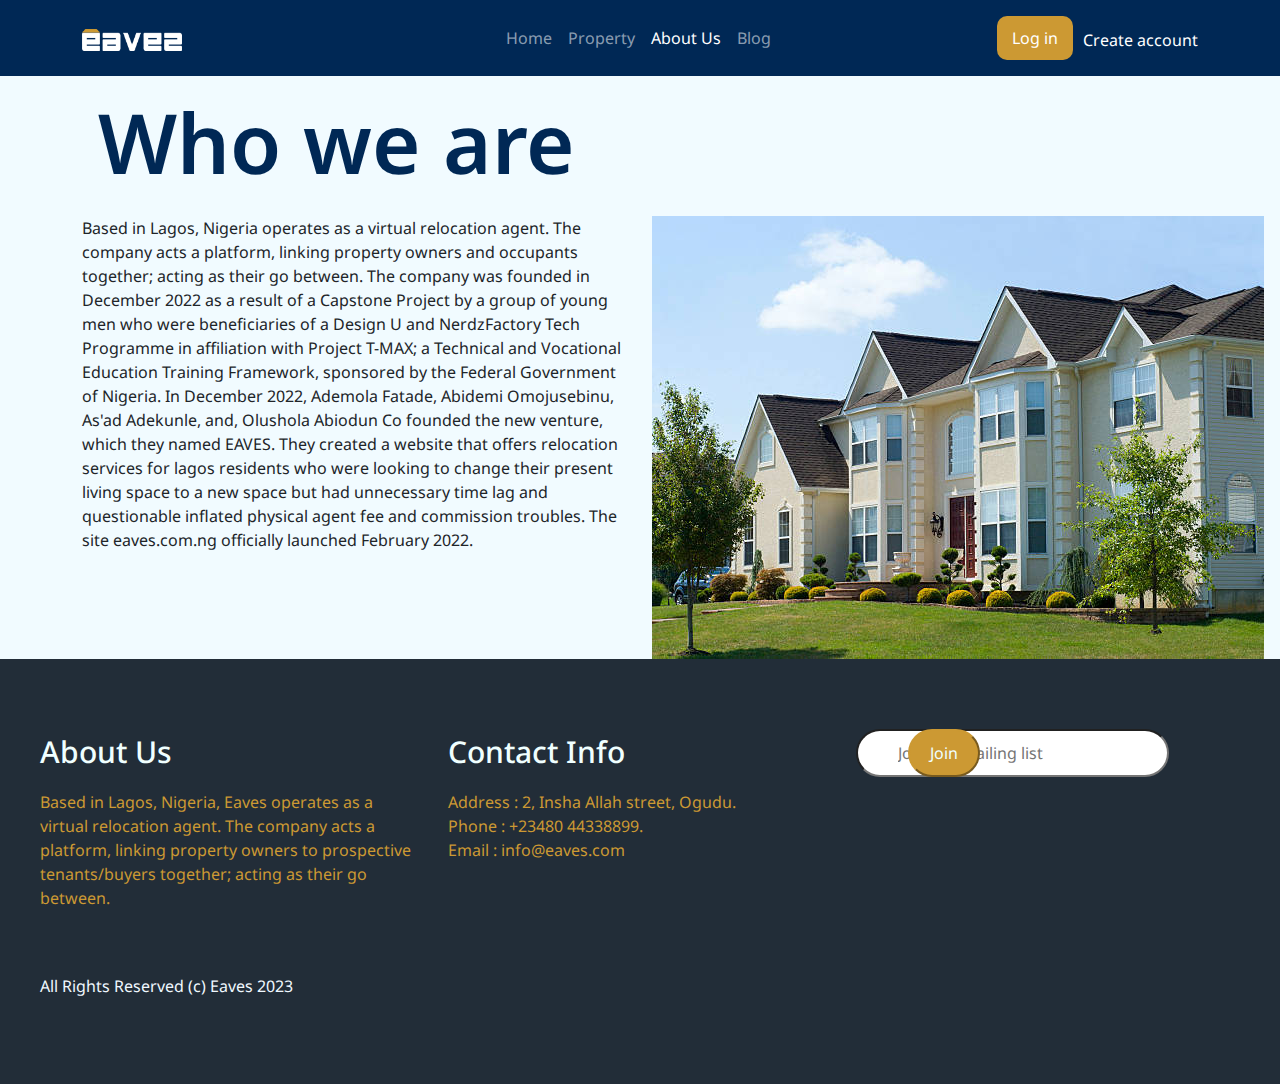
==== about.html @ c6c51577 "About us page created" ====
<!DOCTYPE html>
<html lang="en">
<head>
    <meta charset="UTF-8">
    <meta http-equiv="X-UA-Compatible" content="IE=edge">
    <meta name="viewport" content="width=device-width, initial-scale=1.0">
    <title>Eaves</title>
    <link rel="stylesheet" href="https://cdn.jsdelivr.net/npm/bootstrap-icons@1.10.3/font/bootstrap-icons.css">
    <link rel="stylesheet" href="https://cdnjs.cloudflare.com/ajax/libs/font-awesome/6.2.1/css/all.min.css" 
    integrity="sha512-MV7K8+y+gLIBoVD59lQIYicR65iaqukzvf/nwasF0nqhPay5w/9lJmVM2hMDcnK1OnMGCdVK+iQrJ7lzPJQd1w==" crossorigin="anonymous" referrerpolicy="no-referrer" />
    <link rel="preconnect" href="https://fonts.googleapis.com">
    <link rel="preconnect" href="https://fonts.gstatic.com" crossorigin>
    <link href="https://fonts.googleapis.com/css2?family=Bad+Script&family=Noto+Sans:ital,wght@0,400;0,700;1,300&display=swap" rel="stylesheet">
    <link rel="stylesheet" href="css/bootstrap-grid.css">
    <link rel="stylesheet" href="css/bootstrap.css">
    <link rel="stylesheet" href="css/style.css">
    <link rel="stylesheet" href="css/responsive.css">
  </head>
<body>
<!--   
    <nav class="navbar navbar-expand-lg navbar-light bg-light fixed-top">
        <div class="container">
            <img src="image/logo-eaves.png" alt="eaves logo" width="100" height="50"
                class="d-inline-block align-top"/>
                <span class="hidden"></span>
          <button class="navbar-toggler" type="button" data-bs-toggle="collapse" data-bs-target="#navbarSupportedContent" 
          aria-controls="navbarSupportedContent" aria-expanded="false" aria-label="Toggle navigation">
            <span class="navbar-toggler-icon"></span>
          </button>
          <div class="collapse navbar-collapse" id="navbarSupportedContent">
            <ul class="navbar-nav ms-auto mb-2 mb-lg-0">
              <li class="nav-item">
                <a class="nav-link" href="#home">Home</a>
              </li>
              <li class="nav-item">
                <a class="nav-link" href="#about">About</a>
              </li>
              <li class="nav-item">
                <a class="nav-link" href="#services">Services</a>
              </li>
              <li class="nav-item">
                <a class="nav-link" href="#testimonies">Testimonies</a>
              </li>
              <li class="nav-item">
                <a class="nav-link" href="#team">Team</a>
              </li>
              <li class="nav-item">
                <a class="nav-link" href="#contact">Contact</a>
              </li>
            </ul>
          </div>
        </div>
      </nav> -->

      <!-- experiment navbar -->
      <nav class="navbar navbar-expand-lg navbar-dark">
        <div class="container">
            <a href="index.html" class="navbar-brand">
                <img src="image/logo-eaves-reverse.png" alt="">
            </a>
            <div class="navbar-toggler" data-bs-toggle="collapse" data-bs-target="#menu-items">
                <span class="navbar-toggler-icon"></span>
            </div>
            <div class="collapse navbar-collapse" id="menu-items">
                <ul class="navbar-nav" style="margin-left: 300px;">
                    <li class="nav-item">
                        <a class="nav-link" href="index.html">Home</a>
                    </li>
                    <li class="nav-item">
                        <a class="nav-link" href="">Property</a>
                    </li>
                    <li class="nav-item">
                        <a class="nav-link active" href="">About Us</a>
                    </li>
                    <li class="nav-item">
                        <a class="nav-link" href="">Blog</a>
                    </li>
                </ul>
            </div>
            <div class="drop" data-bs-toggle="dropdown" role="button" >
               Log in
            </div>
            <p class="drop-btn text-center">Create account</p>

            <!-- <ul class="dropdown-menu">
                <li>
                    <a class="dropdown-item" href="login.html">Sign in</a>
                </li>
                <li>
                    <a class="dropdown-item" href="register.html">Create Account</a>
                </li>
            </ul>
             -->
        </div>  
    </nav>


   <div class="container">
        <div class="row">
            <div class="colum">
                <h1 class="big-head p-3">Who we are</h1>

                <div class="text-left">
                    <div class="row">
                      <div class="col-sm-6">Based in Lagos, Nigeria operates as a virtual relocation agent. 
                        The company acts a platform, linking property owners and 
                        occupants together; acting as their go between.
                        
                        The company was founded in December 2022 as a result of a Capstone Project by a group of young men who were beneficiaries of a Design U and NerdzFactory Tech Programme in affiliation with Project T-MAX; a Technical and Vocational Education Training Framework, sponsored by the Federal Government of Nigeria.
                        In December 2022, Ademola Fatade, Abidemi Omojusebinu, As'ad Adekunle, and, Olushola Abiodun Co founded the new venture, which they named EAVES.
                        They created a website that offers relocation services for lagos residents who were looking to change their present living space to a new space but had unnecessary time lag and questionable inflated physical agent fee and commission troubles. The site eaves.com.ng officially launched February 2022.</div>
                      <div class="col-sm-4">
                        <div class="colum">
                            <img src="image/house 1.jpg" alt="about-image" class="about-img">
                        </div>
                      </div>
                    </div>
                  </div>
            </div>
        </div>
    </div>





        <div class="container-fluid text-left footer">
          <div class="row">
            <div class="col-sm">
              <p class="about-head">About Us</p>
              <p class="about-body">Based in Lagos, Nigeria, Eaves operates as a virtual relocation agent. 
                The company acts a platform, linking property owners to prospective tenants/buyers together;
                acting as their go between.</p>
            </div>
            <div class="col-sm">
              <p class="about-head">Contact Info</p>
              <p class="about-body">Address : 2, Insha Allah street, Ogudu.<br>
                Phone : +23480 44338899.<br>
                Email : info@eaves.com</p>
            </div>
            <div class="col-sm">
              <input class="input-email" type="email" placeholder="Join our mailing list" required>
              <button class="button-email" type="submit">Join</button>
            </div>
          </div>
          <div>
          <p class="copy mt-5">All Rights Reserved (c) Eaves 2023</p>
          </div>
        </div>

        <!-- footer -->
        <!-- <footer class="text-left">
          <div class="container-fluid">
            <p class="">All Rights Reserved (c) Eaves 2023</p>
          </div>
        </footer> -->


          


        





      

    <script src="https://cdn.jsdelivr.net/npm/@popperjs/core@2.11.6/dist/umd/popper.min.js" integrity="sha384-oBqDVmMz9ATKxIep9tiCxS/Z9fNfEXiDAYTujMAeBAsjFuCZSmKbSSUnQlmh/jp3" crossorigin="anonymous"></script>
    <script src="https://cdn.jsdelivr.net/npm/bootstrap@5.2.3/dist/js/bootstrap.min.js" integrity="sha384-cuYeSxntonz0PPNlHhBs68uyIAVpIIOZZ5JqeqvYYIcEL727kskC66kF92t6Xl2V" crossorigin="anonymous"></script>
</body>
</html>
---- css/style.css ----
*{
    font-family: 'Noto Sans', sans-serif;
}
body{
    background: #f1fbff;
}

/* Navbar */


.navbar-brand img{
    width: 100px;
}
.login-icon{
    color: white;
    padding-left: 10px;
}
.dropdown-menu{
    margin-left: 80%;
    border: none;
    color: #002855
    ;
}
.dropdown-menu li a{
    color: #002855
    ;
}
dropdown-item:hover{
    background-color: white;
}
@media (max-width: 579px){
    .dropdown-menu{
        margin-left: 65%;
    }
}
nav{
    background-color: #002855;
}

.drop{
    background-color: #cc9933;
    padding: 10px 15px;
    border-radius: 10px;
    color: white;
}

.drop-btn{
    cursor: pointer;
    padding-left: 10px;
   padding-top: 20px;
    color: white;
}

/* Hero section */
.btn{
    background-color: #cc9933;
    color: white;
    padding: 10px 20px;
}

.btn:hover{
    opacity: 0.8;
    background-color: #cc9933;
    color: white;
    padding: 10px 20px;
}

.section-padding{
    padding: 100px 0;
}
.carousel-item{
    height: 100vh;
    min-height: 300px;
}
.carousel-caption{
    bottom: 220px;
    z-index: 2;
}
.carousel-caption h5{
    font-size: 80px;
    text-transform: uppercase;
    letter-spacing: 2px;
    margin-top: 25px;
}
.carousel-caption p{
    width: 60%;
    margin: auto;
    font-size: 25px;
    line-height: 1.9;
}
.carousel-inner::before{
    content: '';
    position:absolute;
    width: 100%;
    height: 100%;
    top: 0;
    left: 0;
    background: rgba(0,0,0,0.7);
    z-index: 1;
}
.narbar-nav a{
    font-size: 15px;
    text-transform: uppercase;
    font-weight: 500;
}
.narbar-light .navbar-brand{
    color: #000;
    font-size: 25px;
    text-transform: uppercase;
    font-weight: 700;
    letter-spacing: 2px;
}
.navbar-light .navbar-brand:focus,
.navbar-light .navbar-brand:hover{
    color: #000;
}
.navbar-light .navbar-nav .navbar-link{
    color: #000;
}
.w-100{
    height: 100vh
}

.card-service{
    background-color: #002855;
}

.services .card-body i{
    font-size: 50px;
}

.team .card-body i{
    font-size: 20px;
}
.portfolio .card{
    box-shadow: 15px 15px 40px rgba(0,0,00.15);  
}
.team .card{
    box-shadow: 2px 2px 10px rgba(0,0,00.15);  
}

/* meat our team */
.img-fluid{
    height: 80px;
}

/*...responsive css...*/

@media only screen and (min-width: 768px) and (max-width: 991px){
    .carousel-caption{
        bottom: 370px;
    }
    .carousel-caption p{
        width: 100%;
    }
    .card{
        margin-bottom: 30px;
    }
    .img-area img{
        width: 100%;
    }
}

@media only screen and (max-width: 767px){
    .navbar-nav{
        text-align: center;
    }
    .carousel-caption{
        bottom: 125px;
    }
    .carousel-caption h5{
        font-size: 17px
    }
    .carousel-caption a{
        padding: 10px 15px;
    }
    .carousel-caption p{
        width: 100%;
        line-height: 1.6;
        font-size: 12px;
    }
    .about-text{
        padding-top: 50px;
    }
    .card{
        margin-bottom: 30px;
    }
}

/* House info styling */

.big-head{
    font-size: 9.23vh;
    color: #002855;
    font-weight: 600;
}

.prop{
    margin-left: 50px;
}

.house{
    margin-top: 50px;
    margin-bottom: 30px;
    width: 480px;
    
}

.house-1{
    margin-left: 200px;
}

.house-2{
    margin-right: 140px;
}

.house-img{
    border-top-right-radius: 15px;
    border-top-left-radius: 15px;
}
.house-info{
    padding-left: 30px;
    padding-right: 30px;
    padding-top: 50px;
    border: 2px solid #313131;
    border-top: none;
    border-bottom-left-radius: 15px;
    border-bottom-right-radius: 15px;
    margin-top: -35px;
}

.house-head{
    color: #cc9933;
    font-size: 20px;
    font-weight: 500;
    margin-top: 20px;
}

.house-sub {
    border-top: 2px solid #1e1e1e;
    border-bottom: 2px solid #1e1e1e;
    font-size: 24;
    padding: 15px;
    font-weight: 600;
}

.house-btn{
    color: white;
    padding: 10px 20px;
    background-color: #cc9933;
    border: 0;
    border-radius: 9px;
    margin-bottom: 20px;
}

.house-btn:hover{
    transition:all;
    color: #cc9933;
    padding: 10px 20px;
    background-color: white;
    border: 0;
    border-radius: 5px;
}

@keyframes grow {
    from {transform: scale(1);}
    to {transform: scale(1.2);}
  }
  
  /* Apply the animation to the button on hover */
  .house-btn:hover{
    animation-name: grow;
    animation-duration: 0.6s;
  }

  footer p{
    color: aliceblue;
    background-color:#002855
  }

  .footer{
    background-color: #222d38;
    padding: 70px 40px;
  }

  .about-head{
    color: azure;
    font-size: 30px;
    font-weight: 500;
  }

  .about-body{
    color: #cc9933;
    size: 20;
  }

.copy{
    color: aliceblue;
    size: 15px;
}

.input-email{
    position: relative;
    border-radius: 40px;
    padding: 10px 40px;
}

.button-email{
    position: absolute;
    right:300px;
    border-color: #cc9933;
    background-color: #cc9933;
    color: azure;
    padding: 10px 20px;
    border-radius: 40px;
}


/* About Page */
.about-image{
   
}
---- css/responsive.css ----
@media (max-width: 579px){
    .dropdown-menu{
        margin-left: 65%;
    }
    header{
        width: 100%;
        height: 50vh;
        background: url(https://us.knews.media/wp-content/uploads/2022/09/wednesday-jenna-ortega-social-featured.jpg);
        background-size: cover;
    }
    .jumbotron{
        position: absolute;
        top: 80px;
        color: white;
    }
    .top-text{
        background-color: red;
        font-size: 10px;
        width: 90px;
        padding: 0 10px;
        border-radius: 5px;
        margin-bottom: -5px;
    }
    .jumbotron h1{
        font-size: 2em;
    }
    .desc{
        text-shadow: 0 0 3px black;
        font-size: 12px;
    }

    
}

@media (max-width: 560px){
    .big-head{
        font-size: 45px;
        font-weight: 400;
    }
    .house{
        margin-left: 
    }
    .house-1{
        margin-left: 0;
    }

    .house-2{
        margin: auto;
    }
    .card-body{
        margin: 0 auto;
    }
    .button-email{
        right: 150px;
    }
}
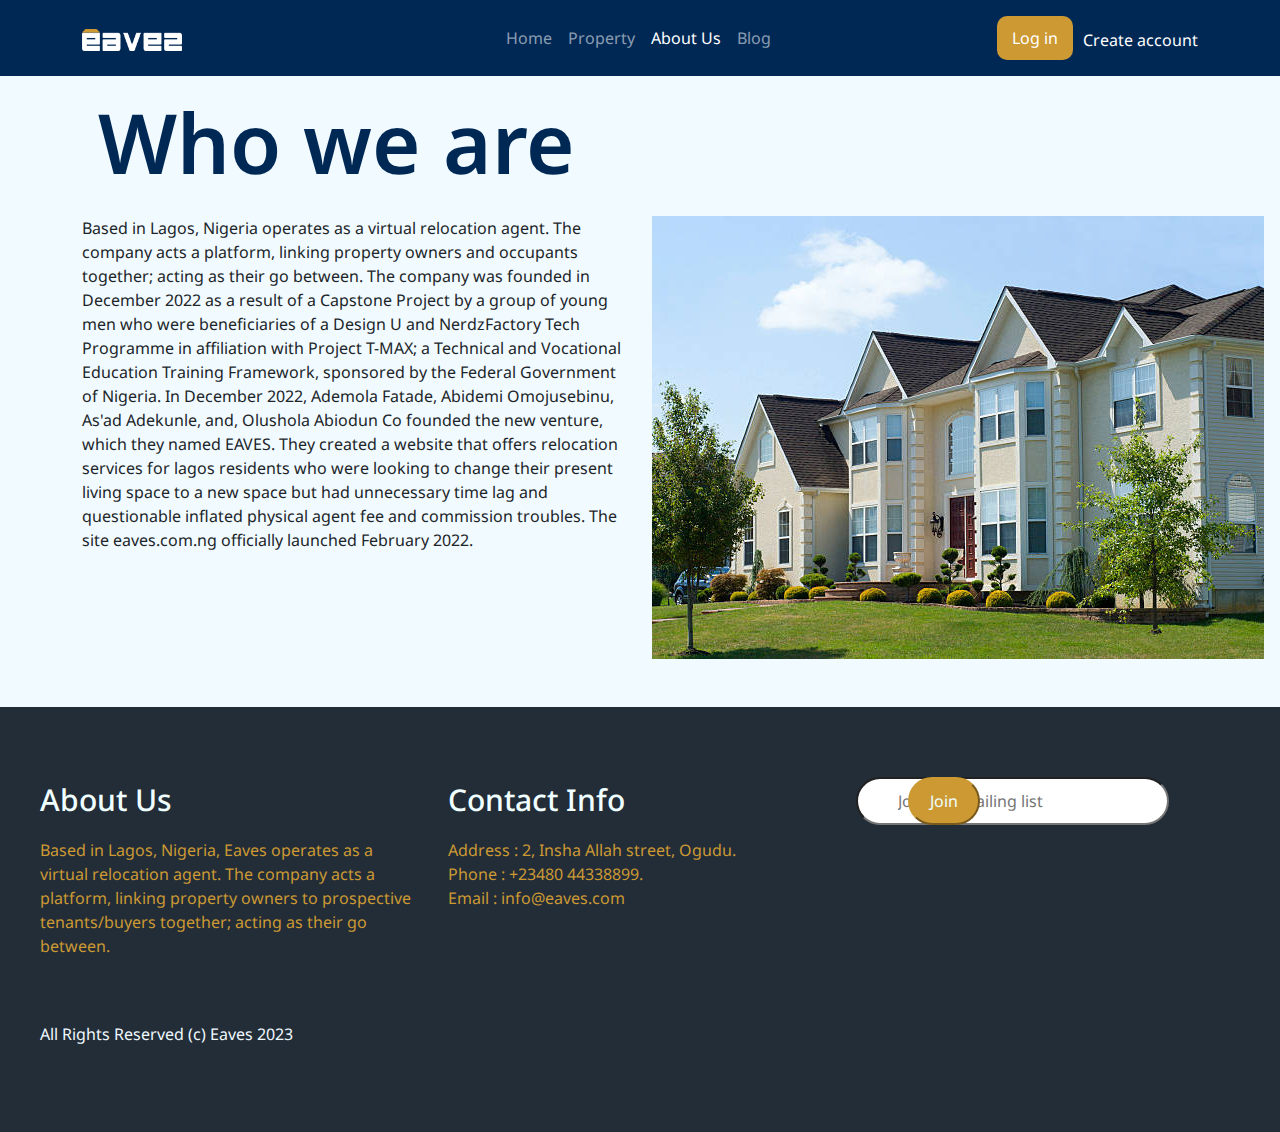
==== commit d357387b: "more ressponsiveness" ====
--- a/about.html
+++ b/about.html
@@ -101,7 +101,7 @@
                 <h1 class="big-head p-3">Who we are</h1>
 
                 <div class="text-left">
-                    <div class="row">
+                    <div class="row mb-5">
                       <div class="col-sm-6">Based in Lagos, Nigeria operates as a virtual relocation agent. 
                         The company acts a platform, linking property owners and 
                         occupants together; acting as their go between.
--- a/css/style.css
+++ b/css/style.css
@@ -128,15 +128,19 @@
 .services .card-body i{
     font-size: 50px;
 }
+.new-card{
+    height: 500px;
+}
+
 
 .team .card-body i{
     font-size: 20px;
 }
 .portfolio .card{
-    box-shadow: 15px 15px 40px rgba(0,0,00.15);  
+    box-shadow: 15px 15px 40px rgba(0,0,0,0.15);  
 }
 .team .card{
-    box-shadow: 2px 2px 10px rgba(0,0,00.15);  
+    box-shadow: 1px 5px 5px rgba(0,0,0,0.15);  
 }
 
 /* meat our team */
@@ -166,10 +170,10 @@
         text-align: center;
     }
     .carousel-caption{
-        bottom: 125px;
+        bottom: 425px;
     }
     .carousel-caption h5{
-        font-size: 17px
+        font-size: 27px
     }
     .carousel-caption a{
         padding: 10px 15px;
@@ -177,13 +181,13 @@
     .carousel-caption p{
         width: 100%;
         line-height: 1.6;
-        font-size: 12px;
+        font-size: 17px;
     }
     .about-text{
         padding-top: 50px;
     }
     .card{
-        margin-bottom: 30px;
+        margin-bottom: 36px;
     }
 }
 
@@ -222,7 +226,7 @@
     padding-left: 30px;
     padding-right: 30px;
     padding-top: 50px;
-    border: 2px solid #313131;
+    border: 1px solid #313131;
     border-top: none;
     border-bottom-left-radius: 15px;
     border-bottom-right-radius: 15px;
@@ -237,8 +241,8 @@
 }
 
 .house-sub {
-    border-top: 2px solid #1e1e1e;
-    border-bottom: 2px solid #1e1e1e;
+    border-top: 1px solid #1e1e1e;
+    border-bottom: 1px solid #1e1e1e;
     font-size: 24;
     padding: 15px;
     font-weight: 600;
@@ -318,5 +322,17 @@
 
 /* About Page */
 .about-image{
-   
+   height: 40px;
+   width: auto;
+}
+
+.social-icons a{
+    padding: 10px;
+    font-size: 20px;
+    color:darkslateblue;
+    text-decoration: none;
+}
+
+.social-icons a:hover{
+    color: blue;
 }--- a/css/responsive.css
+++ b/css/responsive.css
@@ -29,7 +29,10 @@
         font-size: 12px;
     }
 
-    
+    .about-image{
+        width: 100px;
+     }
+     
 }
 
 @media (max-width: 560px){
@@ -51,6 +54,18 @@
         margin: 0 auto;
     }
     .button-email{
-        right: 150px;
+        right: 80px;
+    }
+
+    .about-image{
+        width: 100px;
+     }
+     .house-img{
+        height: 300px;
+        width: auto;
+    }
+
+    .house-info{
+        width: 326px;
     }
 }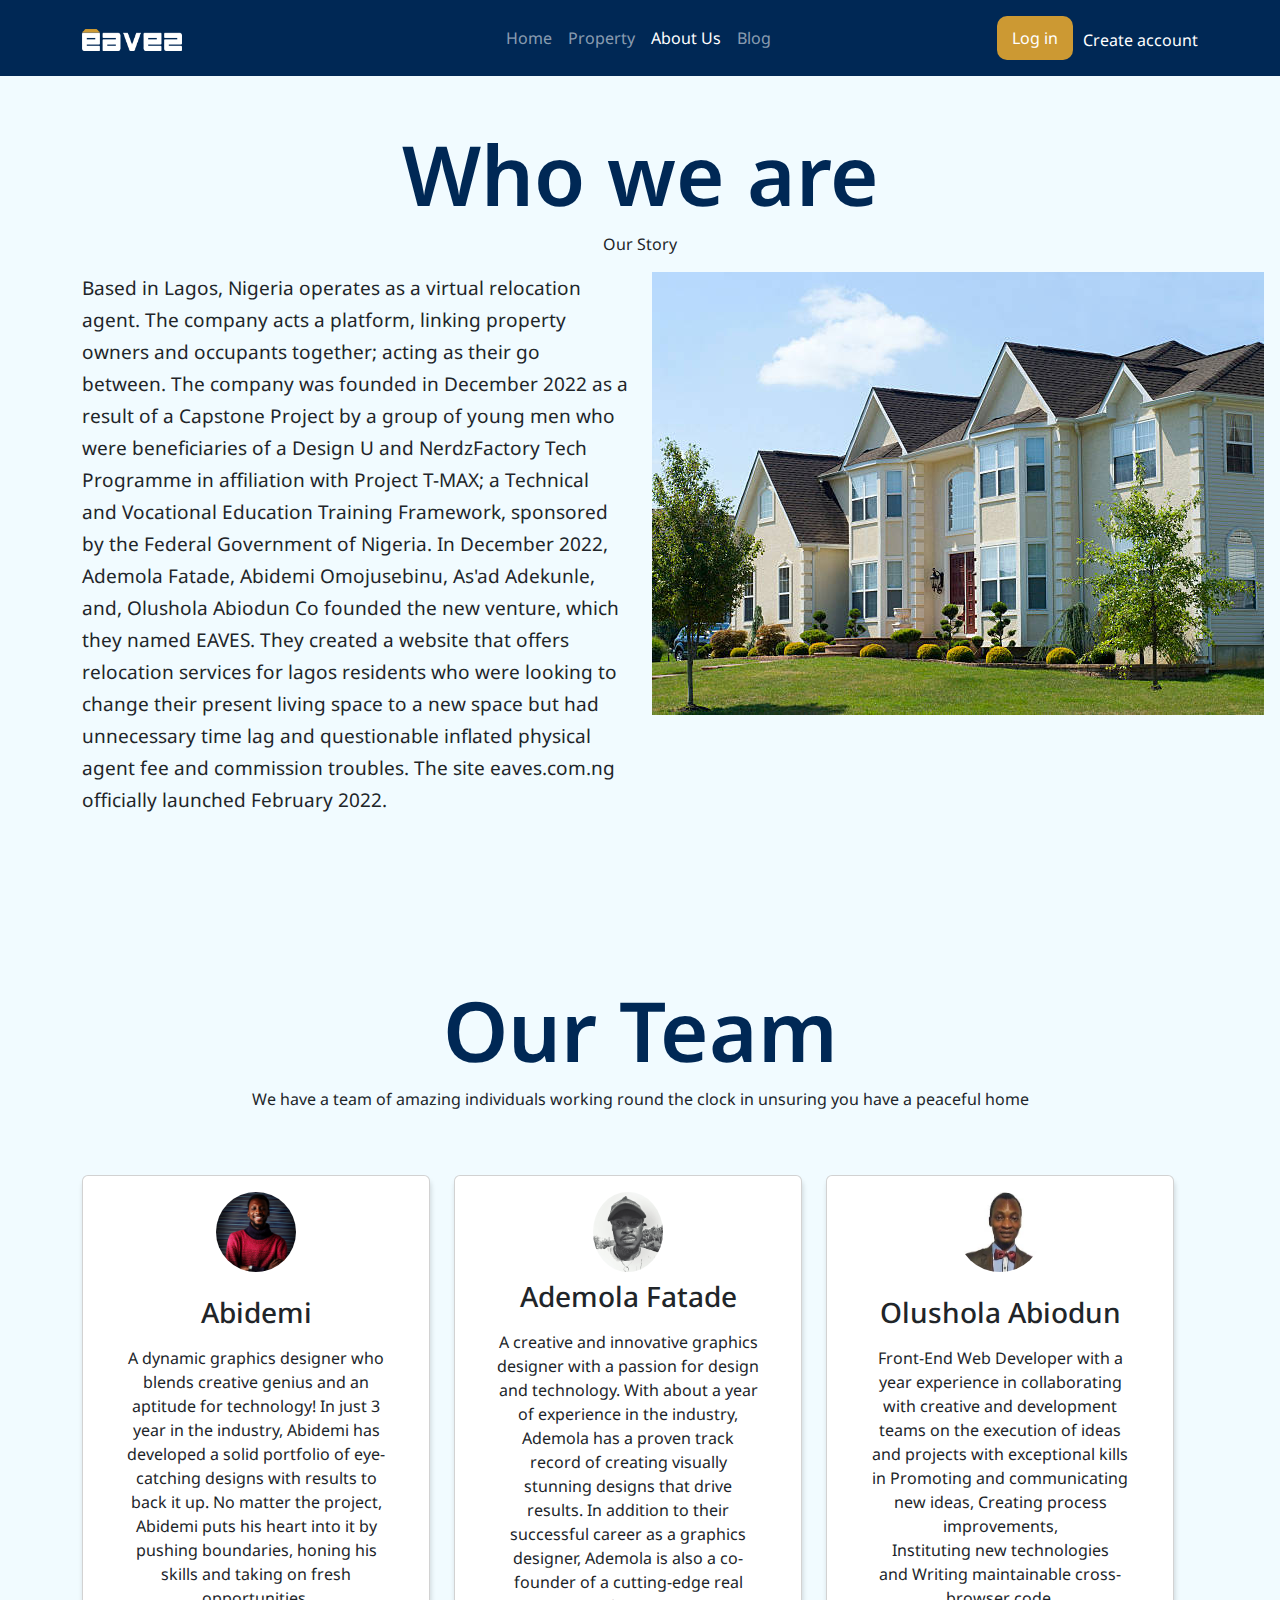
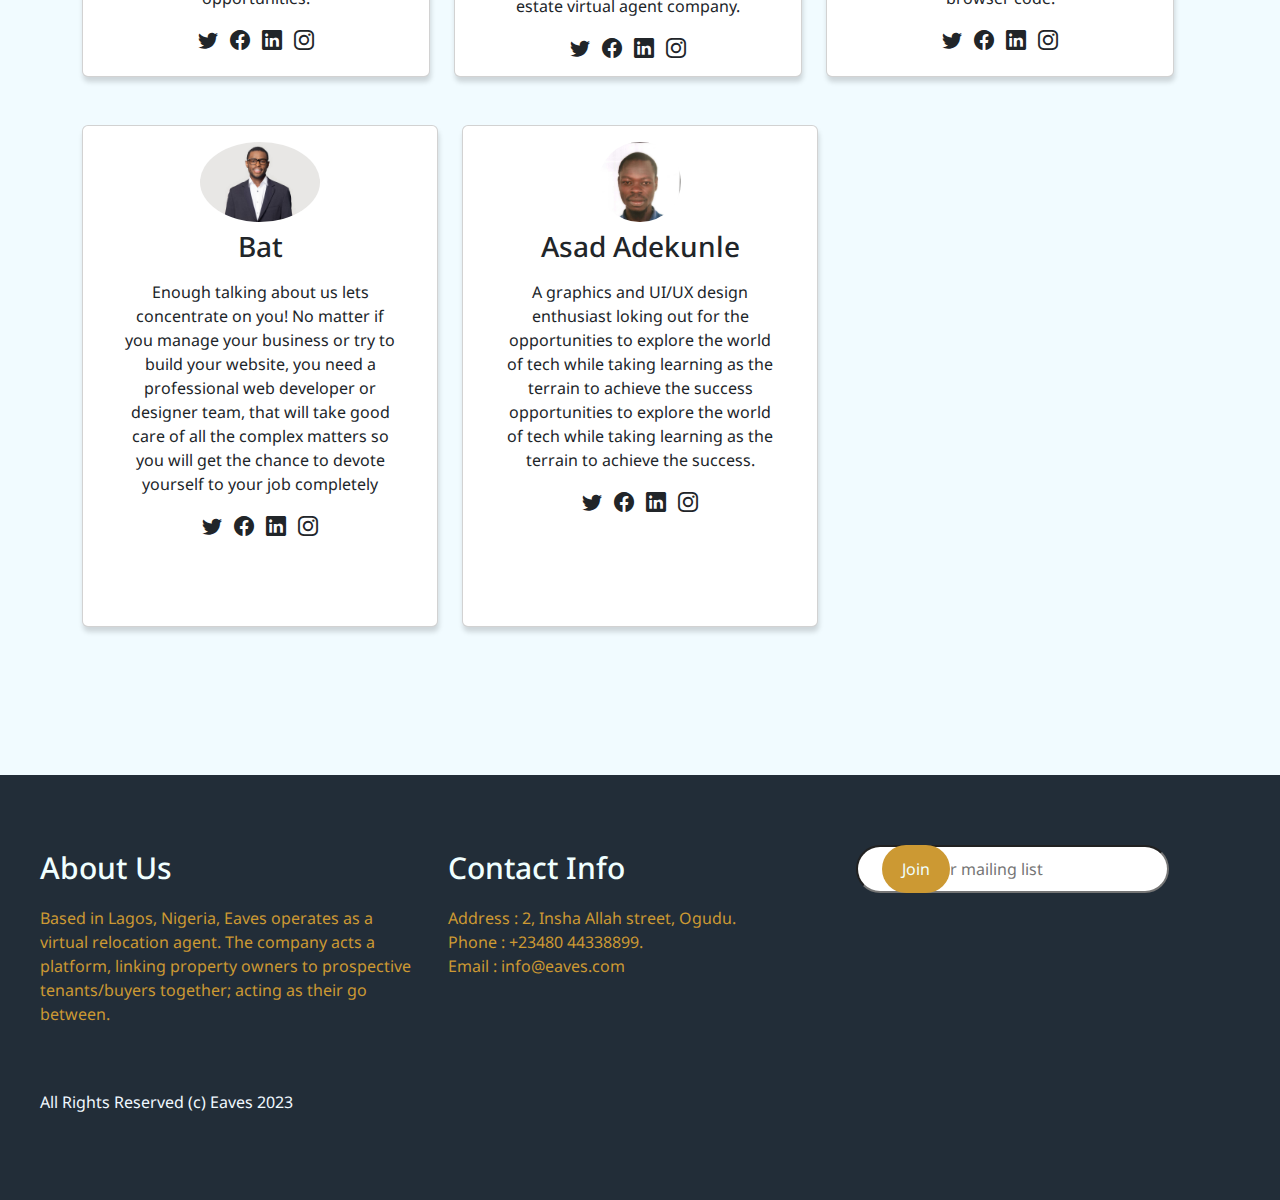
==== commit 6c7860b4: "Added functionality to buttons" ====
--- a/about.html
+++ b/about.html
@@ -77,10 +77,10 @@
                     </li>
                 </ul>
             </div>
-            <div class="drop" data-bs-toggle="dropdown" role="button" >
-               Log in
-            </div>
-            <p class="drop-btn text-center">Create account</p>
+            <div class="drop" role="button" >
+              <a href="login.html">Log in</a>
+           </div>
+           <p class="drop-btn text-center"><a href="signup.html">Create account</a></p>
 
             <!-- <ul class="dropdown-menu">
                 <li>
@@ -98,17 +98,22 @@
    <div class="container">
         <div class="row">
             <div class="colum">
-                <h1 class="big-head p-3">Who we are</h1>
+              <div class="col-md-12">
+                <div class="section-header text-center pt-5">
+                  <h2 class="big-head">Who we are</h2>
+                  <p>Our Story</p>
+                </div>
+              </div>
 
                 <div class="text-left">
                     <div class="row mb-5">
-                      <div class="col-sm-6">Based in Lagos, Nigeria operates as a virtual relocation agent. 
+                      <div class="col-sm-6"><p class="about-p">Based in Lagos, Nigeria operates as a virtual relocation agent. 
                         The company acts a platform, linking property owners and 
                         occupants together; acting as their go between.
                         
                         The company was founded in December 2022 as a result of a Capstone Project by a group of young men who were beneficiaries of a Design U and NerdzFactory Tech Programme in affiliation with Project T-MAX; a Technical and Vocational Education Training Framework, sponsored by the Federal Government of Nigeria.
                         In December 2022, Ademola Fatade, Abidemi Omojusebinu, As'ad Adekunle, and, Olushola Abiodun Co founded the new venture, which they named EAVES.
-                        They created a website that offers relocation services for lagos residents who were looking to change their present living space to a new space but had unnecessary time lag and questionable inflated physical agent fee and commission troubles. The site eaves.com.ng officially launched February 2022.</div>
+                        They created a website that offers relocation services for lagos residents who were looking to change their present living space to a new space but had unnecessary time lag and questionable inflated physical agent fee and commission troubles. The site eaves.com.ng officially launched February 2022.</p></div>
                       <div class="col-sm-4">
                         <div class="colum">
                             <img src="image/house 1.jpg" alt="about-image" class="about-img">
@@ -121,6 +126,128 @@
     </div>
 
 
+     <!-- team section -->
+
+     <section id="team" class="team section-padding">
+      <div class="container">
+        <div class="row">
+          <div class="col-md-12">
+            <div class="section-header text-center pb-5">
+              <h2 class="big-head">Our Team</h2>
+              <p>We have a team of amazing individuals working round the clock in unsuring you have a peaceful home</p>
+            </div>
+          </div>
+          <div class="row mb-5">
+            <div class="col-12 col-md-12 col-lg-4">
+              <div class="card text-center">
+                <div class="card-body new-card">
+                  <img src="image/abidemi.jfif" alt="" class="img-fluid rounded-circle">
+                  <h3 class="card-title py-2 mt-3">Abidemi</h3>
+                  <p class="card-text ps-4 pe-4"> A dynamic graphics designer who blends creative genius and an aptitude for technology! 
+                    In just 3 year in the industry, Abidemi has developed a solid portfolio of eye-catching designs
+                     with results to back it up. No matter the project, Abidemi puts his heart into it by pushing boundaries, 
+                    honing his skills and taking on fresh opportunities.</p>
+
+                    <p class="socials">
+                      <i class="bi bi-twitter text-dark mx-1"></i>
+                      <i class="bi bi-facebook text-dark mx-1"></i>
+                      <i class="bi bi-linkedin text-dark mx-1"></i>
+                      <i class="bi bi-instagram text-dark mx-1"></i>
+                    </p>
+                </div>
+              </div>
+            </div>
+            
+            <div class="col-12 col-md-12 col-lg-4">
+              <div class="card text-center">
+                <div class="card-body new-card">
+                  <img src="image/ademola-2.PNG" alt="" class="img-fluid rounded-circle">
+                  <h3 class="card-title py-2">Ademola Fatade</h3>
+                  <p class="card-text ps-4 pe-4">A creative and innovative graphics designer 
+                    with a passion for design and technology. 
+                    With about a year of experience in the industry, 
+                    Ademola has a proven track record of creating visually stunning designs that drive results.
+                    In addition to their successful career as a graphics designer, 
+                    Ademola is also a co-founder of a cutting-edge real estate virtual agent company.</p>
+
+                    <p class="socials">
+                      <i class="bi bi-twitter text-dark mx-1"></i>
+                      <i class="bi bi-facebook text-dark mx-1"></i>
+                      <i class="bi bi-linkedin text-dark mx-1"></i>
+                      <i class="bi bi-instagram text-dark mx-1"></i>
+                    </p>
+                </div>
+              </div>
+            </div>
+            
+            <div class="col-12 col-md-12 col-lg-4">
+              <div class="card text-center">
+                <div class="card-body new-card">
+                  <img src="image/olushola.jfif" alt="" class="img-fluid rounded-circle">
+                  <h3 class="card-title py-2 mt-3">Olushola Abiodun</h3>
+                  <p class="card-text ps-4 pe-4">Front-End Web Developer with a year experience in collaborating with creative and development
+                    teams on the execution of ideas and projects with exceptional kills in Promoting and communicating new ideas, 
+                    Creating process improvements, <br>
+                    Instituting new technologies <br>and Writing maintainable cross-browser code.</p>
+
+                    <p class="socials">
+                      <i class="bi bi-twitter text-dark mx-1"></i>
+                      <i class="bi bi-facebook text-dark mx-1"></i>
+                      <i class="bi bi-linkedin text-dark mx-1"></i>
+                      <i class="bi bi-instagram text-dark mx-1"></i>
+                    </p>
+                </div>
+              </div>
+            </div>
+          </div>
+        </div>
+
+          <div class="row mb-5">
+            <div class="col-12 col-md-12 col-lg-4">
+              <div class="card text-center">
+                <div class="card-body new-card">
+                  <img src="image/man 1.jpg" alt="" class="img-fluid rounded-circle">
+                  <h3 class="card-title py-2">Bat</h3>
+                  <p class="card-text ps-4 pe-4">Enough talking about us lets concentrate on you! No matter 
+                    if you manage your business or try to build your website, 
+                    you need a professional web developer or designer team, that will take good care of all the 
+                    complex matters so you will get the chance to devote yourself to your job completely</p>
+
+                    <p class="socials">
+                      <i class="bi bi-twitter text-dark mx-1"></i>
+                      <i class="bi bi-facebook text-dark mx-1"></i>
+                      <i class="bi bi-linkedin text-dark mx-1"></i>
+                      <i class="bi bi-instagram text-dark mx-1"></i>
+                    </p>
+                </div>
+              </div>
+            </div>
+           
+            <div class="col-12 col-md-12 col-lg-4">
+              <div class="card text-center">
+                <div class="card-body new-card">
+                  <img src="image//adekunle.jfif" alt="" class="img-fluid rounded-circle">
+                  <h3 class="card-title py-2">Asad Adekunle</h3>
+                  <p class="card-text ps-4 pe-4">A graphics and UI/UX design enthusiast loking out for the 
+                    opportunities to explore the world of tech while taking learning as the terrain
+                     to achieve the success opportunities to explore the world of tech while taking learning as the terrain
+                     to achieve the success.</p>
+
+                    <p class="socials">
+                      <i class="bi bi-twitter text-dark mx-1"></i>
+                      <i class="bi bi-facebook text-dark mx-1"></i>
+                      <i class="bi bi-linkedin text-dark mx-1"></i>
+                      <i class="bi bi-instagram text-dark mx-1"></i>
+                    </p>
+                </div>
+              </div>
+            </div>
+           
+            
+          </div>
+        </div>
+    </section>
+
 
 
 
--- a/css/style.css
+++ b/css/style.css
@@ -311,14 +311,24 @@
 
 .button-email{
     position: absolute;
-    right:300px;
+    right:330px;
+    border: none;
     border-color: #cc9933;
     background-color: #cc9933;
     color: azure;
-    padding: 10px 20px;
+    padding: 12px 20px;
     border-radius: 40px;
 }
 
+a{
+    text-decoration:none;
+    color: inherit;
+}
+
+a:hover{
+    text-decoration:none;
+    color: inherit;
+}
 
 /* About Page */
 .about-image{
@@ -328,11 +338,23 @@
 
 .social-icons a{
     padding: 10px;
-    font-size: 20px;
-    color:darkslateblue;
+    font-size: 14px;
+    color:#002855;
     text-decoration: none;
 }
 
 .social-icons a:hover{
-    color: blue;
+    color: rgb(32, 32, 221);
+}
+
+.small-head{
+    margin-top: 30px;
+    font-size: 5.23vh;
+    color: #002855;
+    font-weight: 600; 
+}
+
+.about-p{
+    font-size: 19px;
+    line-height: 32px;
 }--- a/css/responsive.css
+++ b/css/responsive.css
@@ -40,9 +40,17 @@
         font-size: 45px;
         font-weight: 400;
     }
+    .small-head{
+        width: 60;
+        margin-top: 10px;
+        font-size: 45px;
+        font-weight: 400; 
+    }
+
     .house{
-        margin-left: 
+        margin-left: 0;
     }
+
     .house-1{
         margin-left: 0;
     }
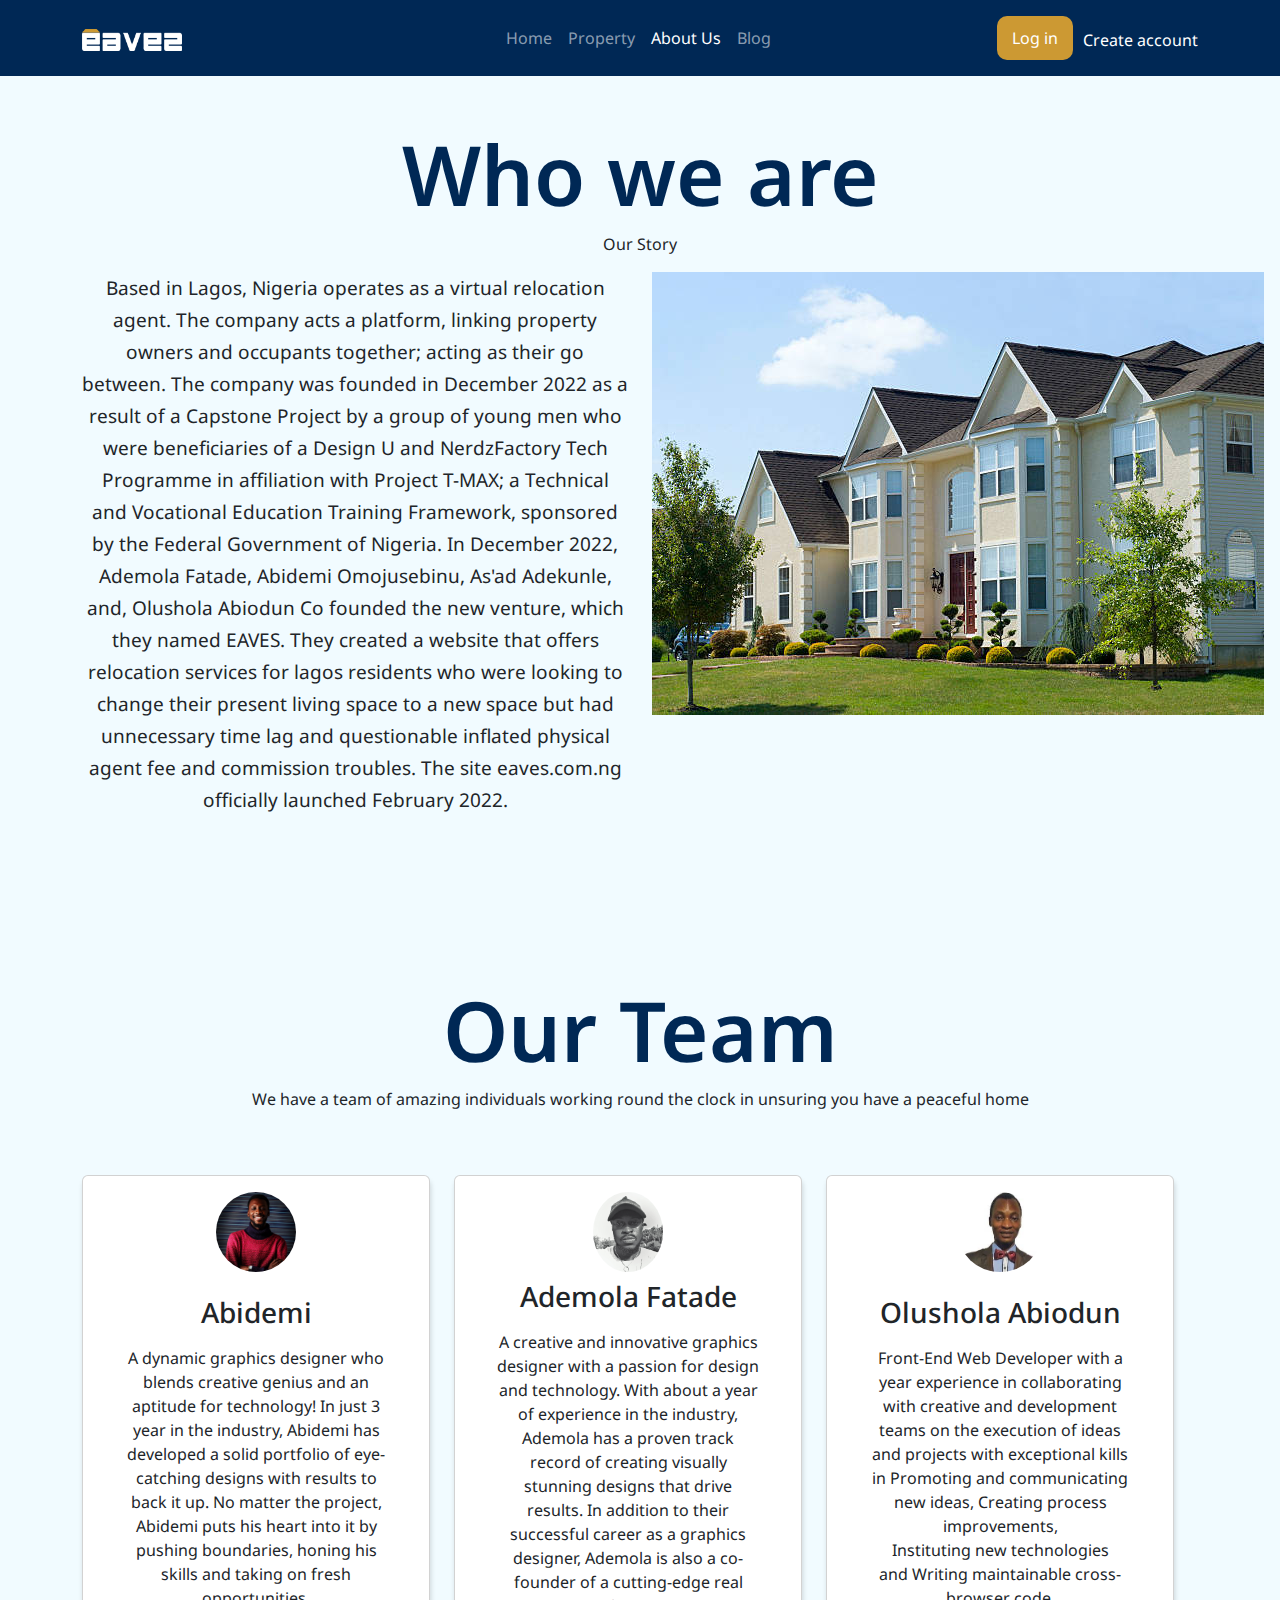
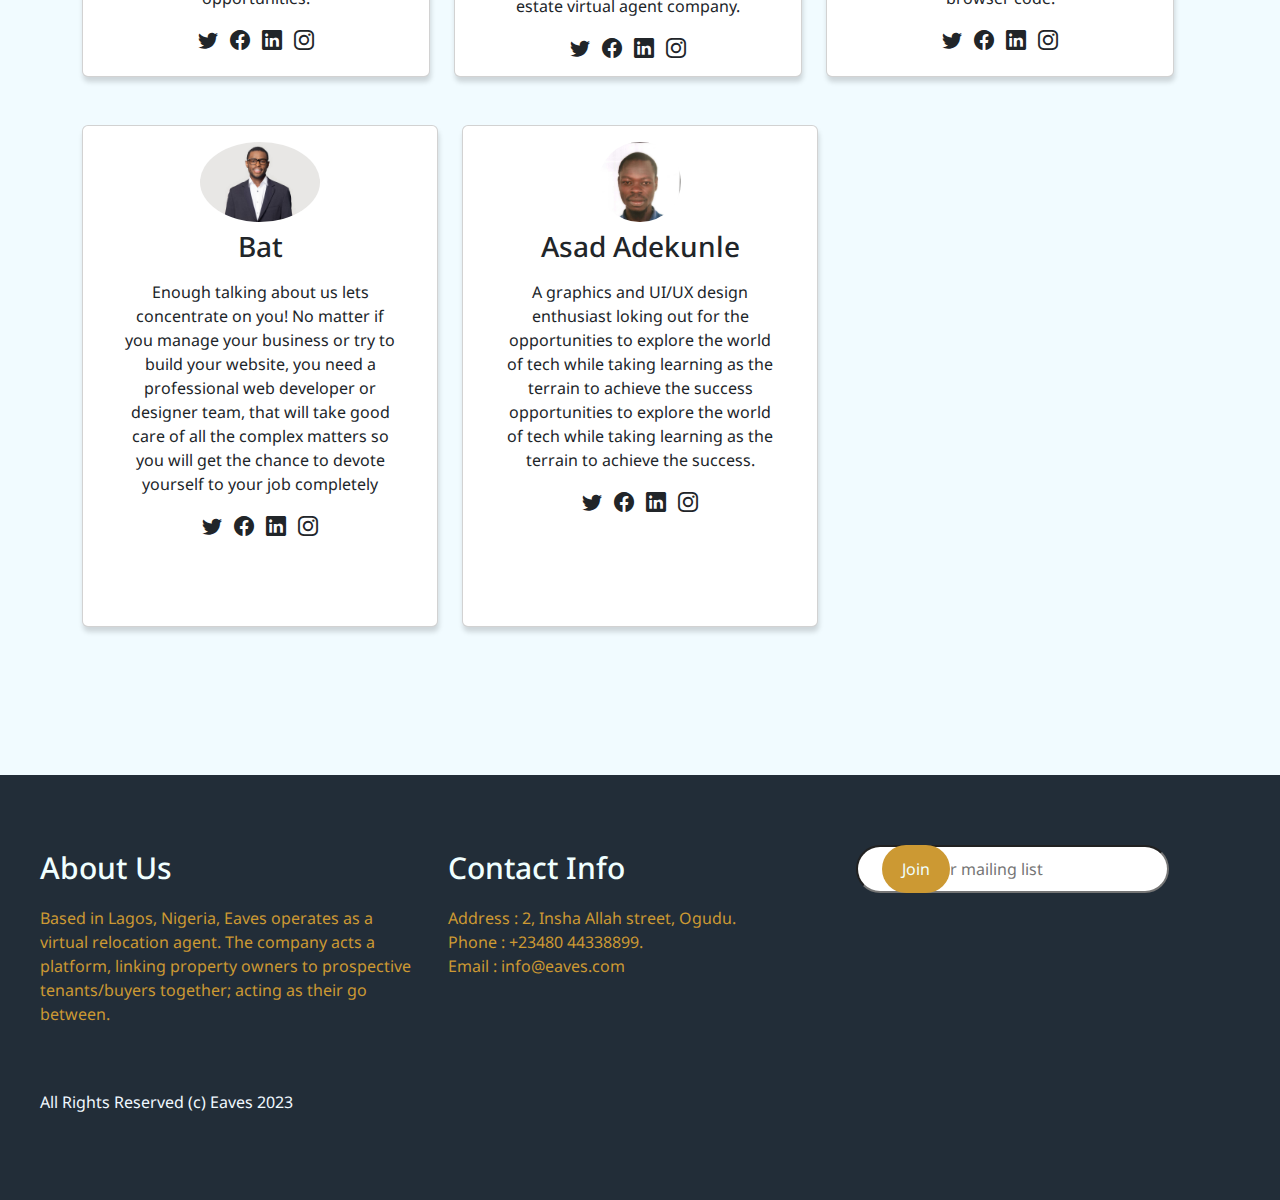
==== commit 2bf73eb6: "New images added, property page uploaded" ====
--- a/about.html
+++ b/about.html
@@ -5,6 +5,7 @@
     <meta http-equiv="X-UA-Compatible" content="IE=edge">
     <meta name="viewport" content="width=device-width, initial-scale=1.0">
     <title>Eaves</title>
+    <link rel="icon" type="image/png" sizes="32x32" href="image/favicon_io/favicon.ico">
     <link rel="stylesheet" href="https://cdn.jsdelivr.net/npm/bootstrap-icons@1.10.3/font/bootstrap-icons.css">
     <link rel="stylesheet" href="https://cdnjs.cloudflare.com/ajax/libs/font-awesome/6.2.1/css/all.min.css" 
     integrity="sha512-MV7K8+y+gLIBoVD59lQIYicR65iaqukzvf/nwasF0nqhPay5w/9lJmVM2hMDcnK1OnMGCdVK+iQrJ7lzPJQd1w==" crossorigin="anonymous" referrerpolicy="no-referrer" />
@@ -105,7 +106,7 @@
                 </div>
               </div>
 
-                <div class="text-left">
+                <div class="text-center">
                     <div class="row mb-5">
                       <div class="col-sm-6"><p class="about-p">Based in Lagos, Nigeria operates as a virtual relocation agent. 
                         The company acts a platform, linking property owners and 
@@ -116,7 +117,7 @@
                         They created a website that offers relocation services for lagos residents who were looking to change their present living space to a new space but had unnecessary time lag and questionable inflated physical agent fee and commission troubles. The site eaves.com.ng officially launched February 2022.</p></div>
                       <div class="col-sm-4">
                         <div class="colum">
-                            <img src="image/house 1.jpg" alt="about-image" class="about-img">
+                            <img src="image/house-1.jpg" alt="about-image" class="about-img">
                         </div>
                       </div>
                     </div>
@@ -206,7 +207,7 @@
             <div class="col-12 col-md-12 col-lg-4">
               <div class="card text-center">
                 <div class="card-body new-card">
-                  <img src="image/man 1.jpg" alt="" class="img-fluid rounded-circle">
+                  <img src="image/man-1.jpg" alt="" class="img-fluid rounded-circle">
                   <h3 class="card-title py-2">Bat</h3>
                   <p class="card-text ps-4 pe-4">Enough talking about us lets concentrate on you! No matter 
                     if you manage your business or try to build your website, 
--- a/css/style.css
+++ b/css/style.css
@@ -219,6 +219,8 @@
 }
 
 .house-img{
+    width:480px;
+    height: 400px;
     border-top-right-radius: 15px;
     border-top-left-radius: 15px;
 }
@@ -357,4 +359,9 @@
 .about-p{
     font-size: 19px;
     line-height: 32px;
+}
+
+.card-img-top{
+    width: auto;
+    height: 250px;
 }--- a/css/responsive.css
+++ b/css/responsive.css
@@ -48,6 +48,7 @@
     }
 
     .house{
+        
         margin-left: 0;
     }
 
@@ -70,7 +71,7 @@
      }
      .house-img{
         height: 300px;
-        width: auto;
+        width: 326px;
     }
 
     .house-info{
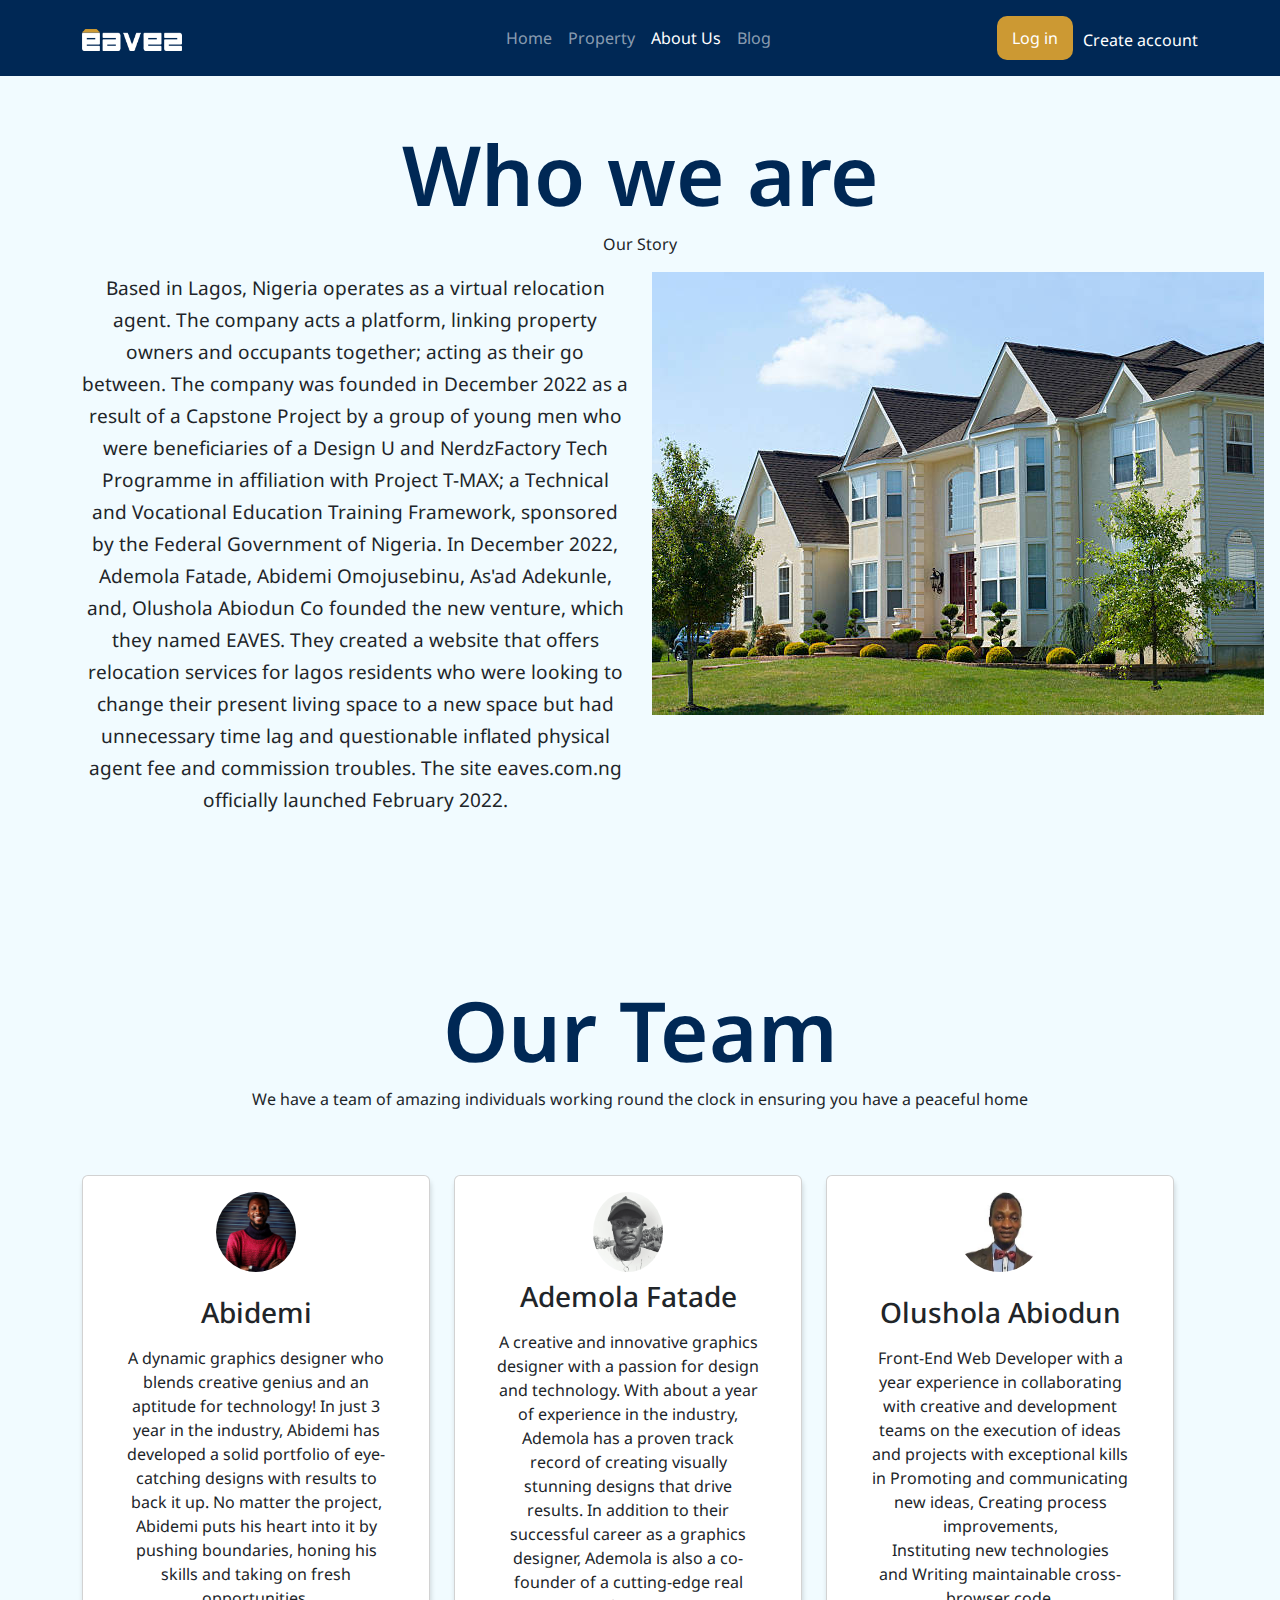
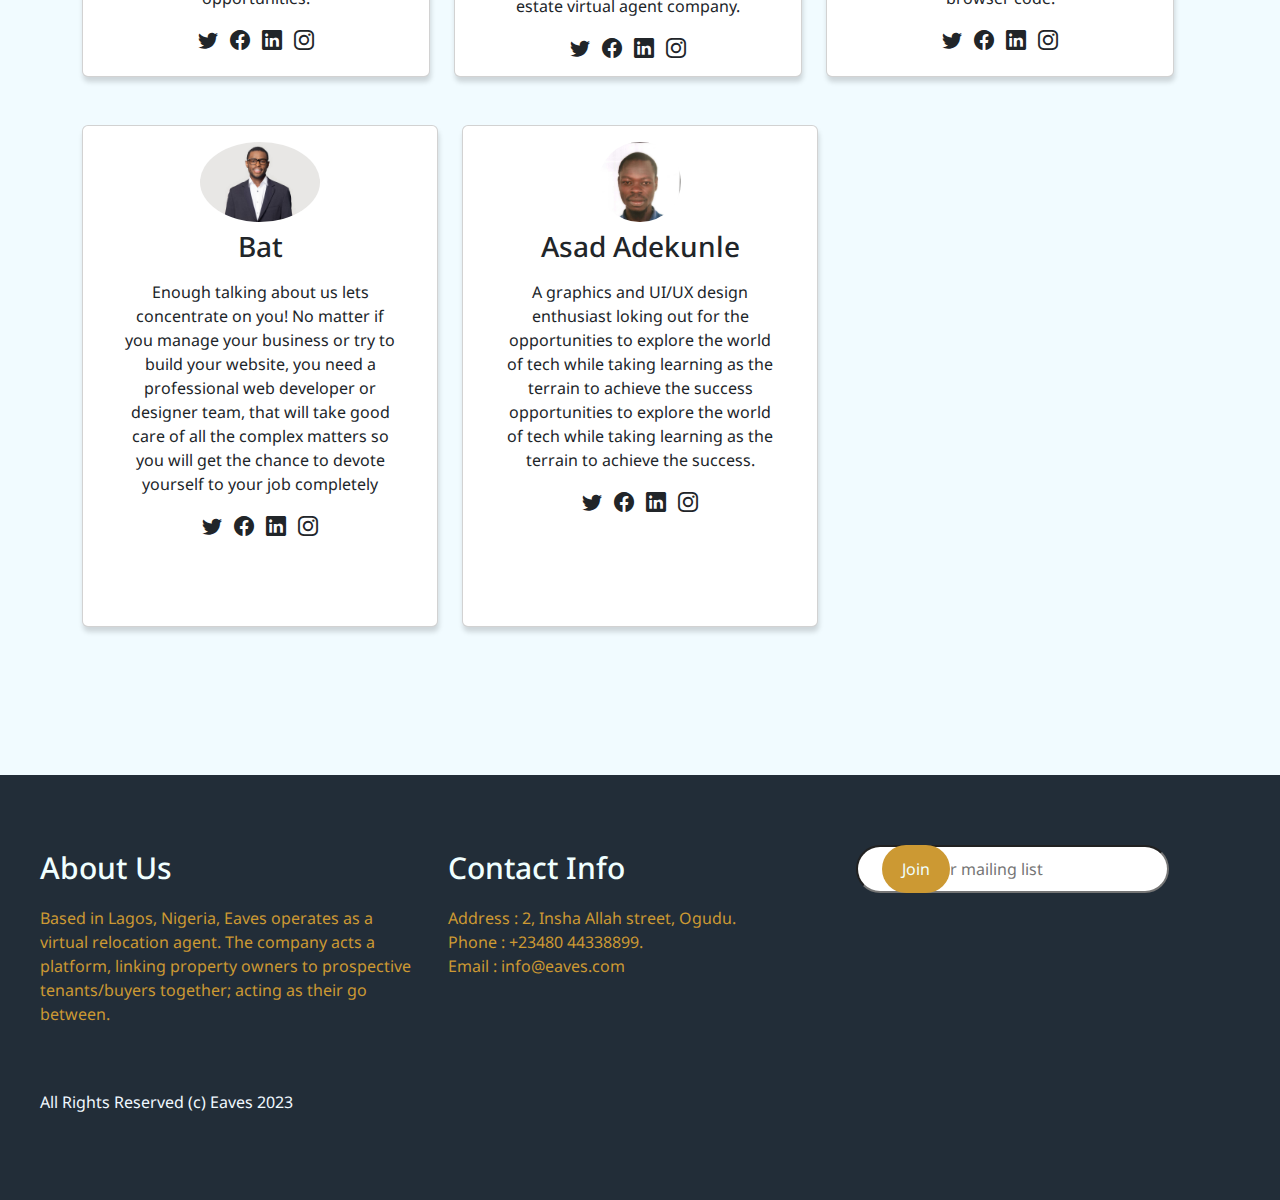
==== commit a82bb0b5: "Minor chnages on Homepage" ====
--- a/about.html
+++ b/about.html
@@ -68,13 +68,13 @@
                         <a class="nav-link" href="index.html">Home</a>
                     </li>
                     <li class="nav-item">
-                        <a class="nav-link" href="">Property</a>
+                        <a class="nav-link" href="properties.html">Property</a>
                     </li>
                     <li class="nav-item">
-                        <a class="nav-link active" href="">About Us</a>
+                        <a class="nav-link active" href="about.html">About Us</a>
                     </li>
                     <li class="nav-item">
-                        <a class="nav-link" href="">Blog</a>
+                        <a class="nav-link" href="blog.html">Blog</a>
                     </li>
                 </ul>
             </div>
@@ -135,7 +135,7 @@
           <div class="col-md-12">
             <div class="section-header text-center pb-5">
               <h2 class="big-head">Our Team</h2>
-              <p>We have a team of amazing individuals working round the clock in unsuring you have a peaceful home</p>
+              <p>We have a team of amazing individuals working round the clock in ensuring you have a peaceful home</p>
             </div>
           </div>
           <div class="row mb-5">
--- a/css/style.css
+++ b/css/style.css
@@ -3,6 +3,7 @@
 }
 body{
     background: #f1fbff;
+    overflow-x: hidden;
 }
 
 /* Navbar */
@@ -364,4 +365,13 @@
 .card-img-top{
     width: auto;
     height: 250px;
+}
+
+.buy-now{
+    border: none;
+    margin-left: 100px;
+}
+
+.buy-now:onclick{
+    background-color: #002855;
 }--- a/css/responsive.css
+++ b/css/responsive.css
@@ -77,4 +77,8 @@
     .house-info{
         width: 326px;
     }
+
+    .buy-now{
+        margin-left: 220px;
+    }
 }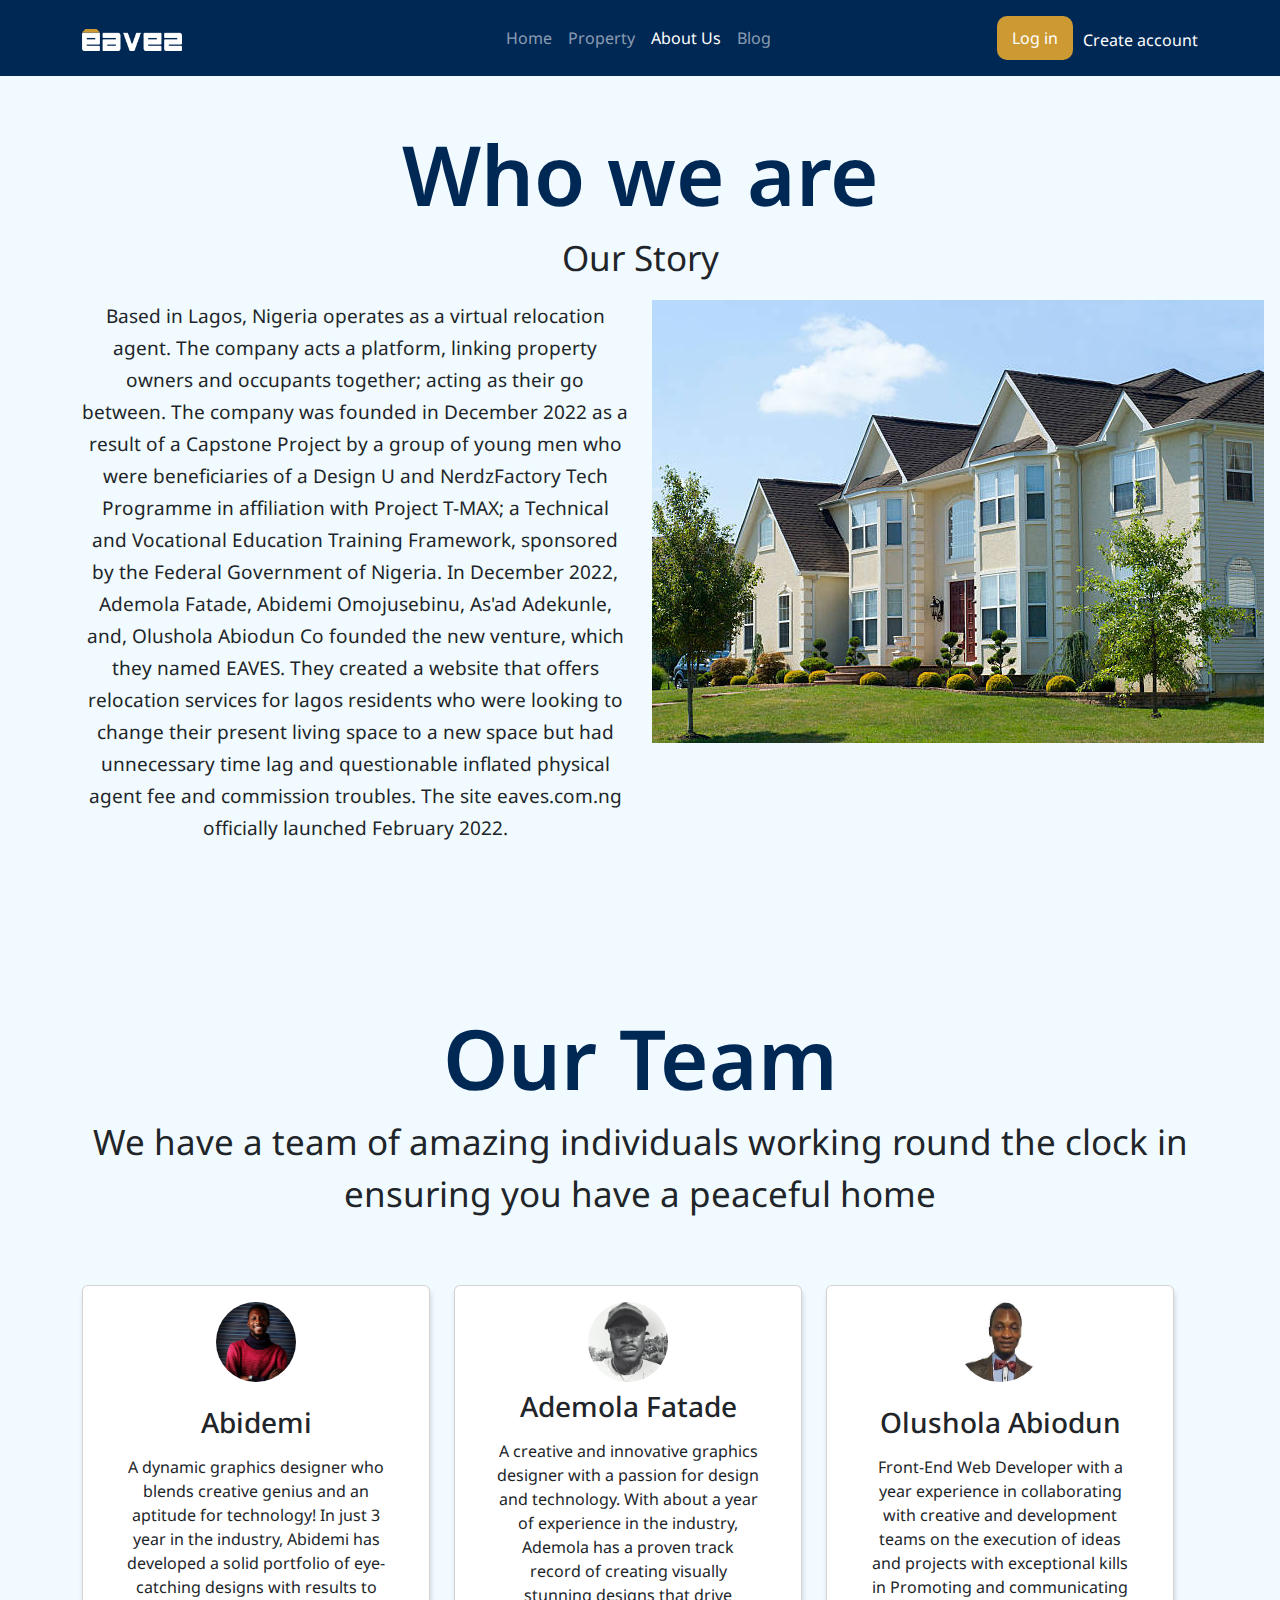
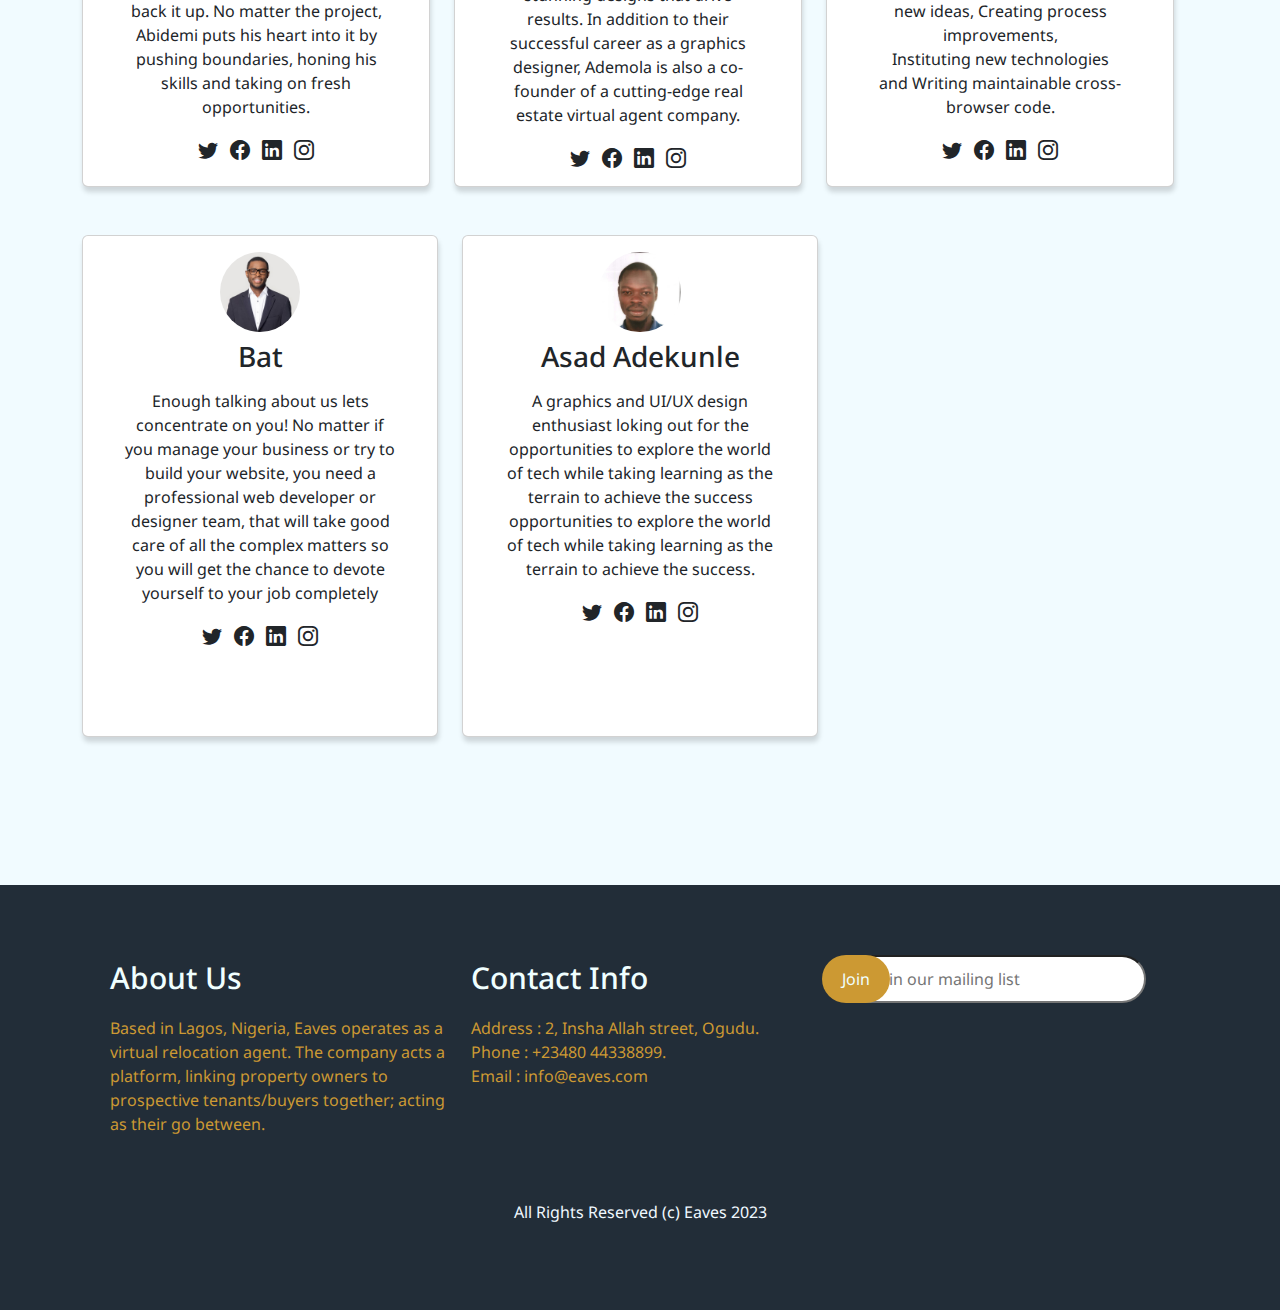
==== commit e9f3a726: "updated footer" ====
--- a/about.html
+++ b/about.html
@@ -252,29 +252,29 @@
 
 
 
-        <div class="container-fluid text-left footer">
-          <div class="row">
-            <div class="col-sm">
-              <p class="about-head">About Us</p>
-              <p class="about-body">Based in Lagos, Nigeria, Eaves operates as a virtual relocation agent. 
-                The company acts a platform, linking property owners to prospective tenants/buyers together;
-                acting as their go between.</p>
-            </div>
-            <div class="col-sm">
-              <p class="about-head">Contact Info</p>
-              <p class="about-body">Address : 2, Insha Allah street, Ogudu.<br>
-                Phone : +23480 44338899.<br>
-                Email : info@eaves.com</p>
-            </div>
-            <div class="col-sm">
-              <input class="input-email" type="email" placeholder="Join our mailing list" required>
-              <button class="button-email" type="submit">Join</button>
-            </div>
-          </div>
-          <div>
-          <p class="copy mt-5">All Rights Reserved (c) Eaves 2023</p>
-          </div>
-        </div>
+    <footer>
+      <div class="container text-left footer">
+        <div class="row">
+          <div class="col-sm">
+            <p class="about-head">About Us</p>
+            <p class="about-body">Based in Lagos, Nigeria, Eaves operates as a virtual relocation agent. 
+              The company acts a platform, linking property owners to prospective tenants/buyers together;
+              acting as their go between.</p>
+          </div>
+          <div class="col-sm">
+            <p class="about-head">Contact Info</p>
+            <p class="about-body">Address : 2, Insha Allah street, Ogudu.<br>
+              Phone : +23480 44338899.<br>
+              Email : info@eaves.com</p>
+          </div>
+          <div class="col-sm">
+            <input class="input-email" type="email" placeholder="Join our mailing list" required>
+            <button class="button-email" type="submit">Join</button>
+          </div>
+        </div>
+        <p class="copy mt-5 text-center">All Rights Reserved (c) Eaves 2023</p>
+      </div>
+    </footer>
 
         <!-- footer -->
         <!-- <footer class="text-left">
--- a/css/style.css
+++ b/css/style.css
@@ -133,6 +133,15 @@
     height: 500px;
 }
 
+.new-card-2{
+    height: 380px;
+    box-shadow: 1px 5px 5px rgba(0,0,0,0.15);  
+}
+
+.section-header p{
+    font-size: 35px;
+    font-weight: 400;
+}
 
 .team .card-body i{
     font-size: 20px;
@@ -280,9 +289,12 @@
     animation-duration: 0.6s;
   }
 
+  footer{
+    background-color: #222d38;
+  }
+
   footer p{
     color: aliceblue;
-    background-color:#002855
   }
 
   .footer{
@@ -314,7 +326,7 @@
 
 .button-email{
     position: absolute;
-    right:330px;
+    right:390px;
     border: none;
     border-color: #cc9933;
     background-color: #cc9933;
--- a/css/responsive.css
+++ b/css/responsive.css
@@ -47,6 +47,11 @@
         font-weight: 400; 
     }
 
+    .section-header p{
+        font-size: 20px;
+        font-weight: 300;
+    }
+
     .house{
         
         margin-left: 0;
@@ -63,7 +68,7 @@
         margin: 0 auto;
     }
     .button-email{
-        right: 80px;
+        right: 70px;
     }
 
     .about-image{
